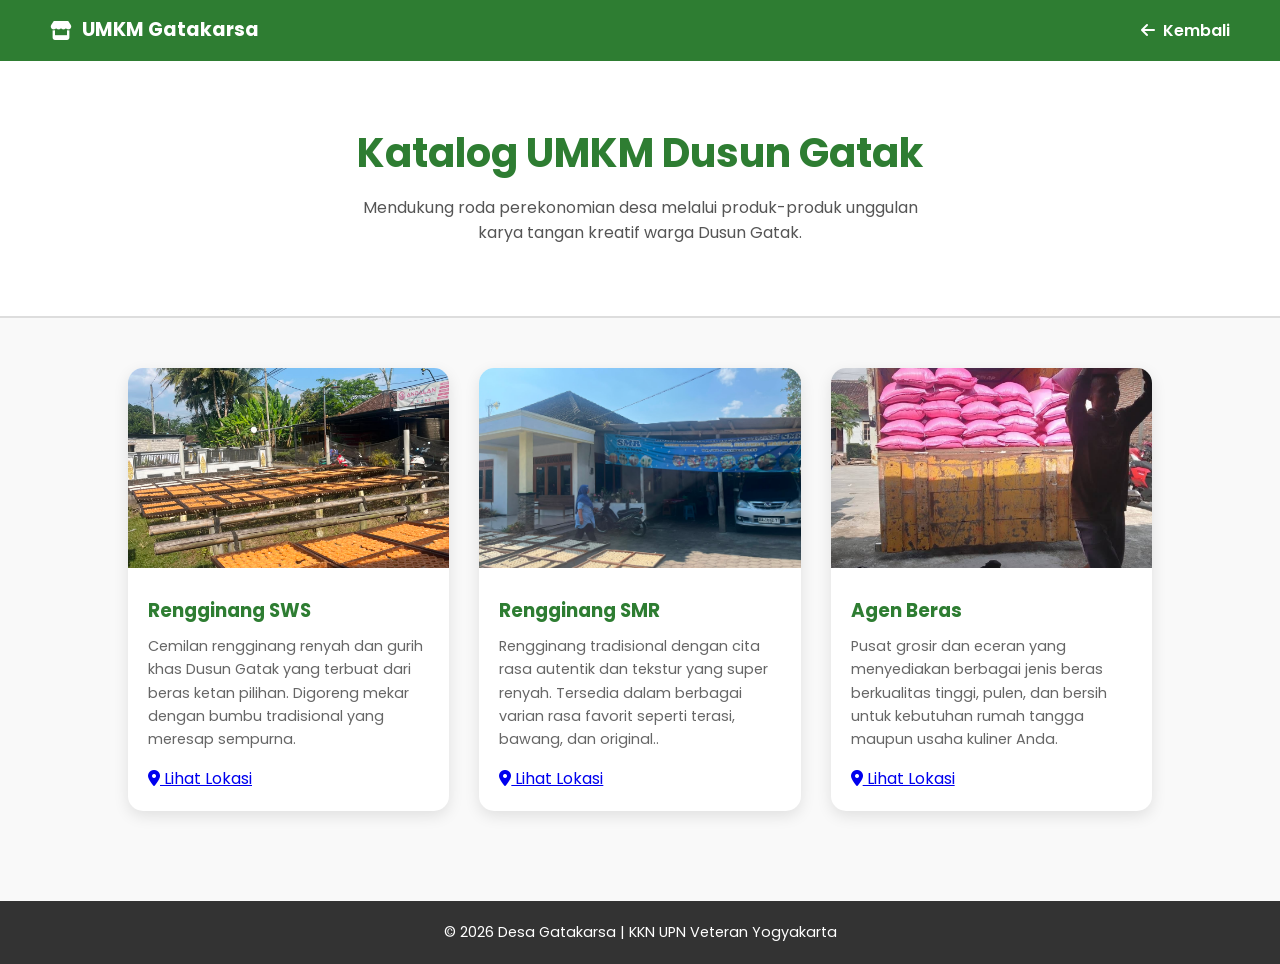
==== umkm.html @ c1e4db8f "first commit" ====
<!DOCTYPE html>
<html lang="id">
<head>
    <meta charset="UTF-8">
    <meta name="viewport" content="width=device-width, initial-scale=1.0">
    <title>Katalog UMKM - Desa Gatakarsa</title>
    <link href="https://fonts.googleapis.com/css2?family=Poppins:wght@300;400;600;700&display=swap" rel="stylesheet">
    <link rel="stylesheet" href="https://cdnjs.cloudflare.com/ajax/libs/font-awesome/6.0.0/css/all.min.css">
    
    <style>
        :root {
            --primary-color: #2E7D32; 
            --secondary-color: #F9A826; 
            --text-dark: #333333;
            --bg-light: #f9f9f9;
        }

        * { margin: 0; padding: 0; box-sizing: border-box; font-family: 'Poppins', sans-serif; }
        body { color: var(--text-dark); background-color: var(--bg-light); line-height: 1.6; }

        /* Navbar Sederhana */
        header { background: var(--primary-color); padding: 15px 50px; display: flex; justify-content: space-between; align-items: center; color: white; }
        .logo { display: flex; align-items: center; gap: 10px; font-size: 1.2rem; font-weight: bold; }
        .btn-back { color: white; text-decoration: none; font-weight: 600; display: flex; align-items: center; gap: 8px; transition: 0.3s; }
        .btn-back:hover { color: var(--secondary-color); }

        /* Header UMKM */
        .umkm-header { text-align: center; padding: 60px 20px; background: white; border-bottom: 2px solid #ddd; }
        .umkm-header h1 { color: var(--primary-color); font-size: 2.5rem; }
        .umkm-header p { max-width: 600px; margin: 10px auto; color: #555; }

        /* Grid Katalog UMKM */
        .katalog-container { padding: 50px 10%; display: grid; grid-template-columns: repeat(auto-fit, minmax(300px, 1fr)); gap: 30px; }
        
        .umkm-card { background: white; border-radius: 15px; overflow: hidden; box-shadow: 0 5px 15px rgba(0,0,0,0.1); transition: 0.3s; }
        .umkm-card:hover { transform: translateY(-5px); box-shadow: 0 10px 25px rgba(0,0,0,0.15); }
        .umkm-img { width: 100%; height: 200px; object-fit: cover; }
        
        .umkm-info { padding: 20px; }
        .umkm-info h3 { color: var(--primary-color); margin-bottom: 10px; }
        .umkm-info p { font-size: 0.9rem; margin-bottom: 15px; color: #666; }
        
        .btn-hubungi { display: block; text-align: center; background: var(--secondary-color); color: var(--text-dark); padding: 10px; border-radius: 8px; text-decoration: none; font-weight: bold; transition: 0.3s; }
        .btn-hubungi:hover { background: var(--primary-color); color: white; }

        footer { background: var(--text-dark); color: white; text-align: center; padding: 20px; margin-top: 40px; font-size: 0.9rem; }
    </style>
</head>
<body>

    <!-- Navbar -->
    <header>
        <div class="logo"><i class="fas fa-store"></i> UMKM Gatakarsa</div>
        <!-- Tombol untuk kembali ke tab halaman utama -->
        <a href="javascript:window.close();" class="btn-back"><i class="fas fa-arrow-left"></i> Kembali</a>
    </header>

    <!-- Header Halaman -->
    <div class="umkm-header">
        <h1>Katalog UMKM Dusun Gatak</h1>
        <p>Mendukung roda perekonomian desa melalui produk-produk unggulan karya tangan kreatif warga Dusun Gatak.</p>
    </div>

    <!-- Katalog Produk -->
    <div class="katalog-container">
        
        <!-- Contoh UMKM 1 -->
        <div class="umkm-card">
            <img src="images/sws.jpeg" alt="Produk UMKM 1" class="umkm-img" onerror="this.src='https://source.unsplash.com/400x300/?food,snack'">
            <div class="umkm-info">
                <h3>Rengginang SWS</h3>
                <p>Cemilan rengginang renyah dan gurih khas Dusun Gatak yang terbuat dari beras ketan pilihan. Digoreng mekar dengan bumbu tradisional yang meresap sempurna.</p>
                <!-- Ganti URL pada href dengan link Google Maps UMKM ini -->
                <a href="https://maps.google.com/?q=Lokasi+Rengginang+SWS" target="_blank" class="btn-maps"><i class="fas fa-map-marker-alt"></i> Lihat Lokasi</a>
            </div>
        </div>
    
        <!-- Contoh UMKM 2 -->
        <div class="umkm-card">
            <img src="images/smr.jpeg" alt="Produk UMKM 2" class="umkm-img" onerror="this.src='https://source.unsplash.com/400x300/?craft,bamboo'">
            <div class="umkm-info">
                <h3>Rengginang SMR</h3>
                <p>Rengginang tradisional dengan cita rasa autentik dan tekstur yang super renyah. Tersedia dalam berbagai varian rasa favorit seperti terasi, bawang, dan original..</p>
                <!-- Ganti URL pada href dengan link Google Maps UMKM ini -->
                <a href="https://maps.google.com/?q=Lokasi+Rengginang+SMR" target="_blank" class="btn-maps"><i class="fas fa-map-marker-alt"></i> Lihat Lokasi</a>
            </div>
        </div>
    
        <!-- Contoh UMKM 3 -->
        <div class="umkm-card">
            <img src="images/beras.jpeg" alt="Produk UMKM 3" class="umkm-img" onerror="this.src='https://source.unsplash.com/400x300/?farming,vegetables'">
            <div class="umkm-info">
                <h3>Agen Beras</h3>
                <p>Pusat grosir dan eceran yang menyediakan berbagai jenis beras berkualitas tinggi, pulen, dan bersih untuk kebutuhan rumah tangga maupun usaha kuliner Anda.</p>
                <!-- Ganti URL pada href dengan link Google Maps UMKM ini -->
                <a href="https://maps.app.goo.gl/g7f6mRoMxqEBiDwx6" target="_blank" class="btn-maps"><i class="fas fa-map-marker-alt"></i> Lihat Lokasi</a>
            </div>
        </div>
    
    </div>

    <footer>
        <p>© 2026 Desa Gatakarsa | KKN UPN Veteran Yogyakarta</p>
    </footer>

</body>
</html>
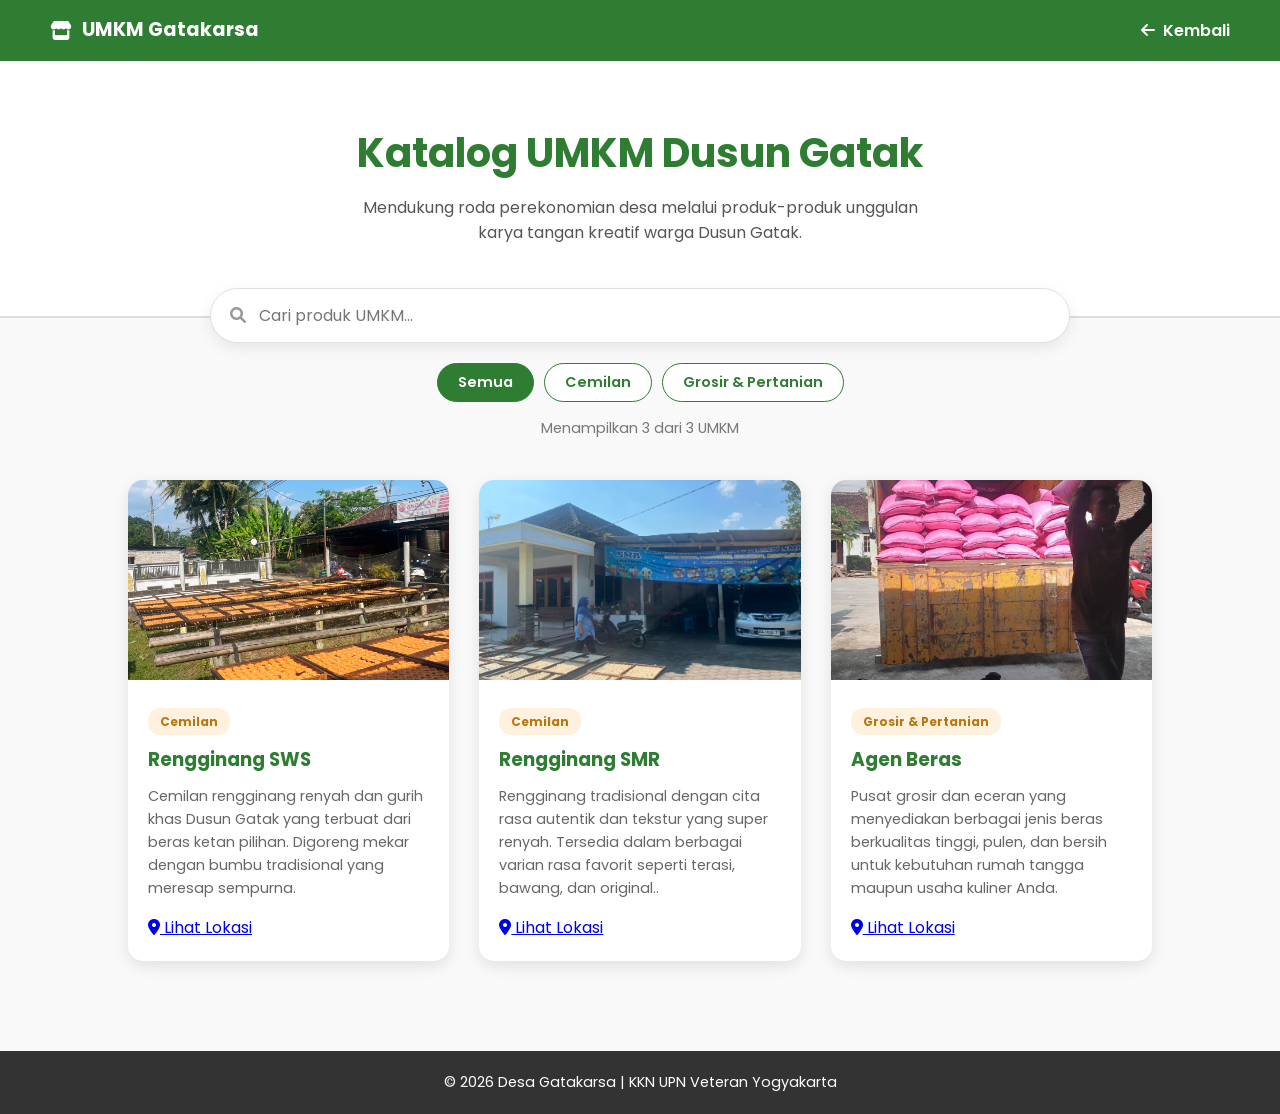
==== commit fa1b5279: "add umkm" ====
--- a/umkm.html
+++ b/umkm.html
@@ -29,19 +29,49 @@
         .umkm-header h1 { color: var(--primary-color); font-size: 2.5rem; }
         .umkm-header p { max-width: 600px; margin: 10px auto; color: #555; }
 
+        /* Filter & Search Bar */
+        .filter-bar { max-width: 900px; margin: -30px auto 0; padding: 0 20px; position: relative; z-index: 5; }
+        .search-box { position: relative; margin-bottom: 20px; }
+        .search-box i { position: absolute; left: 20px; top: 50%; transform: translateY(-50%); color: #999; font-size: 1rem; }
+        .search-box input {
+            width: 100%; padding: 14px 20px 14px 48px; border-radius: 30px; border: 1px solid #e0e0e0;
+            font-size: 1rem; background: white; box-shadow: 0 5px 15px rgba(0,0,0,0.08); transition: 0.3s;
+        }
+        .search-box input:focus { outline: none; border-color: var(--primary-color); box-shadow: 0 5px 15px rgba(46,125,50,0.15); }
+
+        .category-filters { display: flex; flex-wrap: wrap; gap: 10px; justify-content: center; }
+        .filter-btn {
+            padding: 8px 20px; border-radius: 20px; border: 1.5px solid var(--primary-color);
+            background: white; color: var(--primary-color); font-weight: 600; font-size: 0.9rem;
+            cursor: pointer; transition: 0.25s; font-family: inherit;
+        }
+        .filter-btn:hover { background: rgba(46,125,50,0.08); }
+        .filter-btn.active { background: var(--primary-color); color: white; }
+
+        .result-count { text-align: center; color: #777; font-size: 0.9rem; margin-top: 15px; }
+
         /* Grid Katalog UMKM */
-        .katalog-container { padding: 50px 10%; display: grid; grid-template-columns: repeat(auto-fit, minmax(300px, 1fr)); gap: 30px; }
+        .katalog-container { padding: 40px 10% 50px; display: grid; grid-template-columns: repeat(auto-fit, minmax(300px, 1fr)); gap: 30px; }
         
         .umkm-card { background: white; border-radius: 15px; overflow: hidden; box-shadow: 0 5px 15px rgba(0,0,0,0.1); transition: 0.3s; }
         .umkm-card:hover { transform: translateY(-5px); box-shadow: 0 10px 25px rgba(0,0,0,0.15); }
+        .umkm-card.hidden { display: none; }
         .umkm-img { width: 100%; height: 200px; object-fit: cover; }
         
         .umkm-info { padding: 20px; }
+        .umkm-info .badge {
+            display: inline-block; background: rgba(249,168,38,0.15); color: #b9760f;
+            font-size: 0.75rem; font-weight: 700; padding: 4px 12px; border-radius: 12px; margin-bottom: 10px;
+        }
         .umkm-info h3 { color: var(--primary-color); margin-bottom: 10px; }
         .umkm-info p { font-size: 0.9rem; margin-bottom: 15px; color: #666; }
         
         .btn-hubungi { display: block; text-align: center; background: var(--secondary-color); color: var(--text-dark); padding: 10px; border-radius: 8px; text-decoration: none; font-weight: bold; transition: 0.3s; }
         .btn-hubungi:hover { background: var(--primary-color); color: white; }
+
+        .no-results { display: none; text-align: center; padding: 60px 20px; color: #888; }
+        .no-results i { font-size: 2.5rem; color: #ccc; margin-bottom: 15px; display: block; }
+        .no-results.show { display: block; }
 
         footer { background: var(--text-dark); color: white; text-align: center; padding: 20px; margin-top: 40px; font-size: 0.9rem; }
     </style>
@@ -61,13 +91,28 @@
         <p>Mendukung roda perekonomian desa melalui produk-produk unggulan karya tangan kreatif warga Dusun Gatak.</p>
     </div>
 
+    <!-- Search & Filter -->
+    <div class="filter-bar">
+        <div class="search-box">
+            <i class="fas fa-search"></i>
+            <input type="text" id="searchInput" placeholder="Cari produk UMKM...">
+        </div>
+        <div class="category-filters" id="categoryFilters">
+            <button class="filter-btn active" data-category="semua">Semua</button>
+            <button class="filter-btn" data-category="cemilan">Cemilan</button>
+            <button class="filter-btn" data-category="grosir">Grosir & Pertanian</button>
+        </div>
+        <p class="result-count" id="resultCount"></p>
+    </div>
+
     <!-- Katalog Produk -->
-    <div class="katalog-container">
+    <div class="katalog-container" id="katalogContainer">
         
         <!-- Contoh UMKM 1 -->
-        <div class="umkm-card">
+        <div class="umkm-card" data-category="cemilan" data-name="rengginang sws cemilan renyah gurih beras ketan">
             <img src="images/sws.jpeg" alt="Produk UMKM 1" class="umkm-img" onerror="this.src='https://source.unsplash.com/400x300/?food,snack'">
             <div class="umkm-info">
+                <span class="badge">Cemilan</span>
                 <h3>Rengginang SWS</h3>
                 <p>Cemilan rengginang renyah dan gurih khas Dusun Gatak yang terbuat dari beras ketan pilihan. Digoreng mekar dengan bumbu tradisional yang meresap sempurna.</p>
                 <!-- Ganti URL pada href dengan link Google Maps UMKM ini -->
@@ -76,9 +121,10 @@
         </div>
     
         <!-- Contoh UMKM 2 -->
-        <div class="umkm-card">
+        <div class="umkm-card" data-category="cemilan" data-name="rengginang smr cemilan tradisional terasi bawang original">
             <img src="images/smr.jpeg" alt="Produk UMKM 2" class="umkm-img" onerror="this.src='https://source.unsplash.com/400x300/?craft,bamboo'">
             <div class="umkm-info">
+                <span class="badge">Cemilan</span>
                 <h3>Rengginang SMR</h3>
                 <p>Rengginang tradisional dengan cita rasa autentik dan tekstur yang super renyah. Tersedia dalam berbagai varian rasa favorit seperti terasi, bawang, dan original..</p>
                 <!-- Ganti URL pada href dengan link Google Maps UMKM ini -->
@@ -87,9 +133,10 @@
         </div>
     
         <!-- Contoh UMKM 3 -->
-        <div class="umkm-card">
+        <div class="umkm-card" data-category="grosir" data-name="agen beras grosir eceran padi">
             <img src="images/beras.jpeg" alt="Produk UMKM 3" class="umkm-img" onerror="this.src='https://source.unsplash.com/400x300/?farming,vegetables'">
             <div class="umkm-info">
+                <span class="badge">Grosir & Pertanian</span>
                 <h3>Agen Beras</h3>
                 <p>Pusat grosir dan eceran yang menyediakan berbagai jenis beras berkualitas tinggi, pulen, dan bersih untuk kebutuhan rumah tangga maupun usaha kuliner Anda.</p>
                 <!-- Ganti URL pada href dengan link Google Maps UMKM ini -->
@@ -99,9 +146,58 @@
     
     </div>
 
+    <div class="no-results" id="noResults">
+        <i class="fas fa-box-open"></i>
+        <p>Tidak ada UMKM yang cocok dengan pencarian atau filter kamu.</p>
+    </div>
+
     <footer>
         <p>© 2026 Desa Gatakarsa | KKN UPN Veteran Yogyakarta</p>
     </footer>
 
+    <script>
+        const searchInput = document.getElementById('searchInput');
+        const filterButtons = document.querySelectorAll('.filter-btn');
+        const cards = document.querySelectorAll('.umkm-card');
+        const noResults = document.getElementById('noResults');
+        const resultCount = document.getElementById('resultCount');
+        const totalCards = cards.length;
+
+        let activeCategory = 'semua';
+
+        function applyFilters() {
+            const keyword = searchInput.value.trim().toLowerCase();
+            let visibleCount = 0;
+
+            cards.forEach(card => {
+                const matchesCategory = activeCategory === 'semua' || card.dataset.category === activeCategory;
+                const matchesSearch = card.dataset.name.includes(keyword);
+
+                if (matchesCategory && matchesSearch) {
+                    card.classList.remove('hidden');
+                    visibleCount++;
+                } else {
+                    card.classList.add('hidden');
+                }
+            });
+
+            noResults.classList.toggle('show', visibleCount === 0);
+            resultCount.textContent = `Menampilkan ${visibleCount} dari ${totalCards} UMKM`;
+        }
+
+        searchInput.addEventListener('input', applyFilters);
+
+        filterButtons.forEach(btn => {
+            btn.addEventListener('click', () => {
+                filterButtons.forEach(b => b.classList.remove('active'));
+                btn.classList.add('active');
+                activeCategory = btn.dataset.category;
+                applyFilters();
+            });
+        });
+
+        applyFilters();
+    </script>
+
 </body>
 </html>
